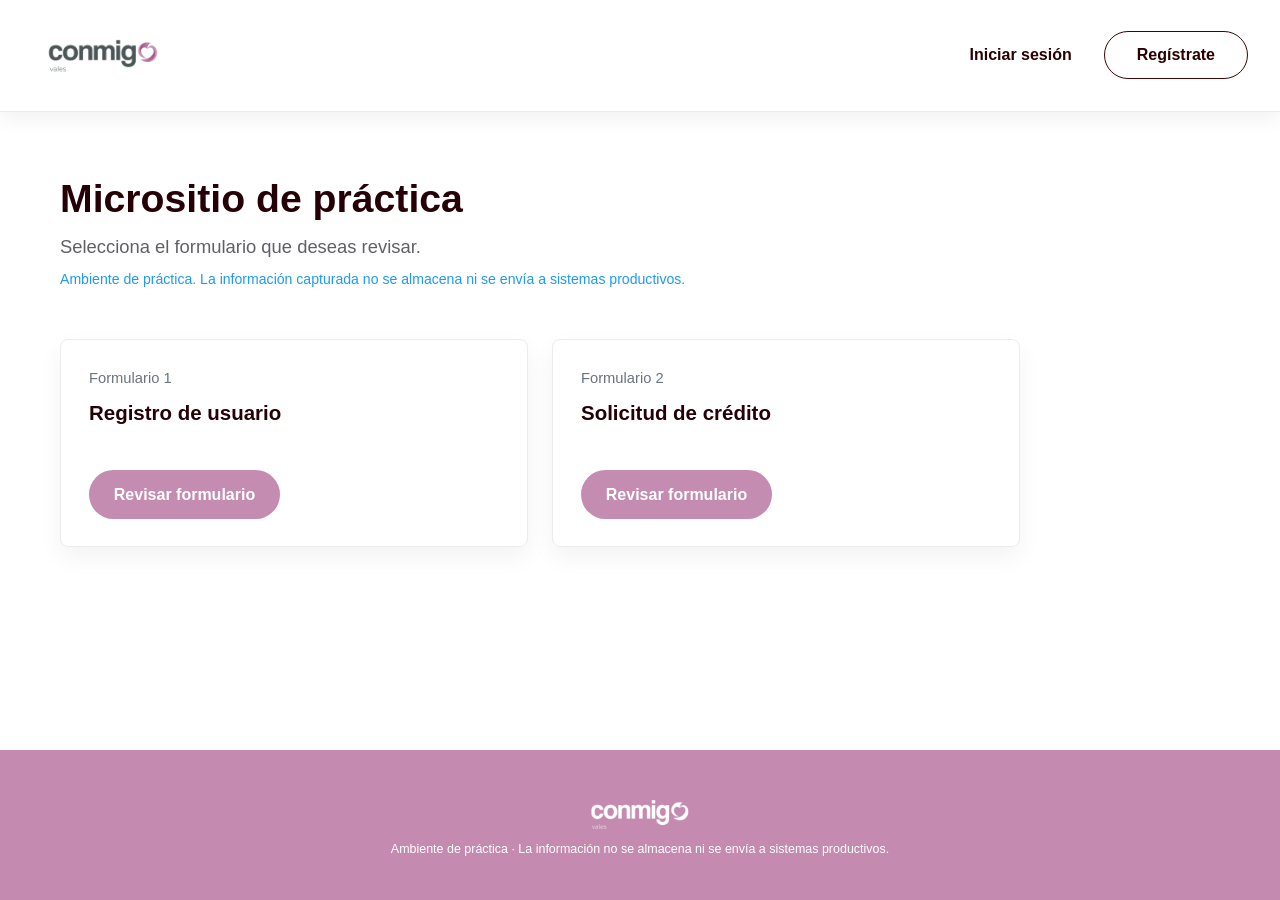
==== index.html @ 1475a713 "primer commit" ====
<!DOCTYPE html>
<html lang="es">
<head>
    <meta charset="UTF-8">
    <meta name="viewport" content="width=device-width, initial-scale=1.0">
    <title>Micrositio de practica - Conmigo Vales</title>
    <link rel="stylesheet" href="css/styles.css">
</head>
<body class="landing-page">
    <header class="page-header">
        <div class="topbar">
            <div class="logo-placeholder">
                <img src="assets/images/conmigo_vales_logo1.png" alt="Conmigo Vales">
            </div>
            <div class="header-actions">
                <span class="nav-link">Iniciar sesi&oacute;n</span>
                <button type="button" class="nav-button">Reg&iacute;strate</button>
            </div>
            <button type="button" class="menu-toggle" aria-label="Menu principal">
                <span></span>
                <span></span>
                <span></span>
            </button>
        </div>
    </header>

    <main class="landing-main">
        <section class="landing-header" aria-labelledby="landing-title">
            <h1 id="landing-title">Micrositio de pr&aacute;ctica</h1>
            <p>Selecciona el formulario que deseas revisar.</p>
            <p class="practice-legend subtle">Ambiente de pr&aacute;ctica. La informaci&oacute;n capturada no se almacena ni se env&iacute;a a sistemas productivos.</p>
        </section>

        <section class="landing-options" aria-label="Formularios disponibles">
            <article class="landing-option">
                <div>
                    <span class="landing-number">Formulario 1</span>
                    <h2>Registro de usuario</h2>
                </div>
                <a class="btn-primary landing-action" href="formularios/formulario-1.html">Revisar formulario</a>
            </article>

            <article class="landing-option">
                <div>
                    <span class="landing-number">Formulario 2</span>
                    <h2>Solicitud de cr&eacute;dito</h2>
                </div>
                <a class="btn-primary landing-action" href="formularios/formulario-2.html">Revisar formulario</a>
            </article>
        </section>
    </main>

    <footer class="page-footer">
        <div class="footer-logo-placeholder">
            <img src="assets/images/conmigo_logo_footer.png" alt="Conmigo">
        </div>
        <p>Ambiente de pr&aacute;ctica &middot; La informaci&oacute;n no se almacena ni se env&iacute;a a sistemas productivos.</p>
    </footer>
</body>
</html>
---- css/styles.css ----
/* Variables CSS */
:root {
    --color-primary: #c58cb2;
    --color-primary-hover: #b779a4;
    --color-secondary: #9ca3af;
    --color-background: #ffffff;
    --color-background-alt: #f8fafc;
    --color-text: #111827;
    --color-text-light: #6b7280;
    --color-header-text: #2b0000;
    --color-header-border: #3a0505;
    --color-helper-blue: #1e9af5;
    --color-footer: #c48ab0;
    --color-accent: #dc2626;
    --border-radius: 10px;
    --shadow: 0 4px 6px -1px rgba(0, 0, 0, 0.08);
    --header-height: 112px;
    --font-family: 'Segoe UI', Tahoma, Geneva, Verdana, sans-serif;
}

/* Reset global */
* {
    box-sizing: border-box;
    margin: 0;
    padding: 0;
}

body {
    font-family: var(--font-family);
    background-color: var(--color-background);
    color: var(--color-text);
    line-height: 1.6;
    min-height: 100vh;
}

a {
    color: inherit;
    text-decoration: none;
}

button {
    font: inherit;
}

/* Header */
.page-header {
    position: fixed;
    top: 0;
    left: 0;
    z-index: 1000;
    width: 100%;
    min-height: var(--header-height);
    background-color: var(--color-background);
    padding: 1.75rem 2rem;
    border-bottom: 1px solid rgba(43, 0, 0, 0.08);
    box-shadow: 0 8px 18px rgba(17, 24, 39, 0.05);
}

.topbar {
    display: flex;
    justify-content: space-between;
    align-items: center;
    gap: 1rem;
    width: 100%;
    max-width: 2200px;
    margin: 0 auto;
}

.logo-placeholder {
    font-size: 1rem;
    font-weight: 700;
    letter-spacing: 0.08em;
    color: #42464d;
}

.logo-placeholder img {
    display: block;
    width: 142px;
    height: auto;
    max-height: 54px;
    object-fit: contain;
}

.header-actions {
    display: flex;
    align-items: center;
    gap: 2rem;
}

.nav-link {
    font-size: 1rem;
    font-weight: 700;
    color: var(--color-header-text);
}

.nav-button {
    padding: 0.65rem 2rem;
    border: 1px solid var(--color-header-border);
    border-radius: 999px;
    background-color: transparent;
    color: var(--color-header-text);
    font-weight: 700;
    cursor: default;
}

.menu-toggle {
    display: none;
    width: 44px;
    height: 44px;
    align-items: center;
    justify-content: center;
    flex-direction: column;
    gap: 5px;
    border: 0;
    background-color: transparent;
    cursor: default;
}

.menu-toggle span {
    display: block;
    width: 24px;
    height: 2px;
    border-radius: 999px;
    background-color: var(--color-header-text);
}

/* Main */
.page-main {
    max-width: 1000px;
    margin: 0 auto;
    padding: calc(var(--header-height) + 3rem) 4rem 4rem;
}

.practice-strip {
    max-width: 600px;
    margin: 0 auto 1rem;
    padding: 0.5rem 1rem;
    background-color: #f9fafb;
    border: 1px solid #e5e7eb;
    border-radius: 8px;
}

.practice-strip label {
    display: block;
    font-size: 0.9rem;
    color: #6b7280;
    margin-bottom: 0.25rem;
}

.practice-strip input {
    width: 100%;
    padding: 0.5rem;
    border: 1px solid #d1d5db;
    border-radius: 6px;
    background-color: #ffffff;
    color: #111827;
    font-size: 0.9rem;
}

.form-header {
    text-align: left;
    margin-bottom: 2rem;
}

.form-header h1 {
    font-size: 2.25rem;
    margin-bottom: 0.75rem;
    font-weight: 700;
    color: #111827;
}

.form-header .subtitle {
    font-size: 1rem;
    color: #6b7280;
    margin-bottom: 0.5rem;
}

.practice-legend.subtle {
    font-size: 0.88rem;
    color: var(--color-helper-blue);
    margin: 0;
}

.practice-section {
    margin-bottom: 2.5rem;
    padding-bottom: 1.5rem;
    border-bottom: 1px solid #e5e7eb;
}

.practice-grid {
    display: grid;
    grid-template-columns: 2fr 1fr 0.7fr;
    gap: 1.5rem;
    margin-bottom: 1.5rem;
}

.section-title {
    font-size: 0.9rem;
    font-weight: 500;
    color: #6b7280;
    margin-bottom: 1rem;
    letter-spacing: 0.02em;
}

.registration-form {
    max-width: 800px;
    margin: 0 auto;
}

.form-row {
    display: flex;
    gap: 1.5rem;
    margin-bottom: 1.5rem;
}

.form-group {
    flex: 1;
}

.form-group label {
    font-size: 0.95rem;
    color: #334155;
}

.form-group input,
.form-group select {
    width: 100%;
    padding: 0.85rem 1rem;
    border: 1px solid #d1d5db;
    border-radius: 10px;
    background-color: #ffffff;
    color: #111827;
    font-size: 1rem;
}

.password-field {
    position: relative;
}

.password-field input {
    padding-right: 5.5rem;
}

.password-toggle {
    position: absolute;
    top: 50%;
    right: 1rem;
    transform: translateY(-50%);
    border: 0;
    background: transparent;
    color: #c4c4c4;
    font-size: 0.86rem;
    font-weight: 600;
    cursor: pointer;
}

.form-group input:focus,
.form-group select:focus {
    outline: none;
    border-color: var(--color-primary);
    box-shadow: 0 0 0 4px rgba(197, 140, 178, 0.16);
}

.form-group input.field-invalid,
.form-group select.field-invalid {
    border-color: var(--color-accent);
}

.form-group input.field-invalid:focus,
.form-group select.field-invalid:focus {
    box-shadow: 0 0 0 4px rgba(220, 38, 38, 0.1);
}

.field-error {
    display: block;
    margin-top: 0.4rem;
    color: var(--color-accent);
    font-size: 0.82rem;
    line-height: 1.35;
}

.field-error[hidden] {
    display: none;
}

.helper-text {
    display: block;
    margin-top: 0.5rem;
    font-size: 0.9rem;
    color: #2563eb;
    line-height: 1.4;
}

.password-helper {
    color: var(--color-helper-blue);
}

.checkbox-row {
    margin-bottom: 2rem;
}

.checkbox-group label {
    display: inline-flex;
    align-items: center;
    gap: 0.75rem;
    font-size: 0.95rem;
    color: #334155;
    line-height: 1.4;
}

.checkbox-group input[type="checkbox"] {
    width: 1rem;
    height: 1rem;
    margin: 0;
}

.checkbox-group input[type="checkbox"].field-invalid {
    outline: 2px solid var(--color-accent);
    outline-offset: 2px;
}

.fake-link {
    color: #2563eb;
    text-decoration: underline;
    cursor: default;
}

.required {
    color: #dc2626;
}

.placeholder-column {
    min-height: 0;
}

.form-actions {
    grid-column: 1 / -1;
    display: flex;
    justify-content: center;
    margin-top: 1rem;
}

.btn-primary {
    padding: 0.95rem 2rem;
    border-radius: 999px;
    background-color: var(--color-primary);
    color: #ffffff;
    border: none;
    font-size: 1rem;
    font-weight: 700;
    cursor: pointer;
}

.btn-primary:hover {
    background-color: var(--color-primary-hover);
}

.practice-result {
    max-width: 800px;
    margin: 2.5rem auto 0;
    padding: 1.5rem;
    border: 1px solid #e5e7eb;
    border-radius: var(--border-radius);
    background-color: #ffffff;
    box-shadow: var(--shadow);
}

.practice-result[hidden] {
    display: none;
}

.result-header {
    margin-bottom: 1rem;
}

.result-header h2 {
    margin-bottom: 0.35rem;
    color: #111827;
    font-size: 1.25rem;
}

.result-header p {
    color: #334155;
    font-size: 0.95rem;
}

.result-grid {
    display: grid;
    grid-template-columns: repeat(4, minmax(0, 1fr));
    gap: 0.75rem;
    margin: 1rem 0;
}

.result-grid div {
    padding: 0.85rem;
    border: 1px solid #e5e7eb;
    border-radius: 8px;
    background-color: #f9fafb;
}

.result-grid strong {
    display: block;
    color: var(--color-primary);
    font-size: 1.3rem;
}

.result-grid span {
    display: block;
    color: #475569;
    font-size: 0.78rem;
    line-height: 1.35;
}

.result-lists {
    display: grid;
    grid-template-columns: repeat(2, minmax(0, 1fr));
    gap: 1rem;
    margin-top: 1rem;
}

.result-lists h3 {
    margin-bottom: 0.45rem;
    color: #334155;
    font-size: 0.95rem;
}

.result-lists ul {
    padding-left: 1.1rem;
    color: #475569;
    font-size: 0.88rem;
}

.result-recommendation {
    margin-top: 1rem;
    color: #475569;
    font-size: 0.9rem;
}

.btn-print {
    margin-top: 1rem;
    padding: 0.7rem 1.2rem;
    border: 1px solid var(--color-primary);
    border-radius: 999px;
    background-color: transparent;
    color: var(--color-primary);
    font-weight: 700;
    cursor: pointer;
}

/* Formulario 2 */
.form2-page {
    background-color: #ffffff;
}

.form2-main {
    width: min(100%, 1660px);
    margin: 0 auto;
    padding: calc(var(--header-height) + 3.5rem) 3rem 7rem;
}

.form2-hero {
    max-width: 1240px;
    margin: 0 auto 2.5rem;
}

.form2-hero h1 {
    color: #250006;
    font-size: 2.45rem;
    font-weight: 700;
    line-height: 1.15;
    margin-bottom: 0.7rem;
}

.form2-hero p {
    color: #5f5f66;
    font-size: 1.15rem;
}

.form2-practice-section {
    max-width: 1240px;
    margin: 0 auto 2.4rem;
    padding-bottom: 1.3rem;
    border-bottom: 1px solid #e5e7eb;
}

.form2-practice-section h2 {
    margin-bottom: 1rem;
    color: #250006;
    font-size: 1.12rem;
    font-weight: 600;
}

.form2-practice-grid {
    display: grid;
    grid-template-columns: 2fr 1fr 0.6fr;
    gap: 1.25rem 1.4rem;
}

.form2-practice-grid .form-group {
    min-width: 0;
}

.form2-practice-grid .form-group label {
    display: block;
    margin-bottom: 0.35rem;
    color: #3f3f46;
    font-size: 0.95rem;
    line-height: 1.35;
}

.form2-practice-grid .form-group input {
    min-height: 52px;
    border-color: #d9d9de;
    border-radius: 6px;
    color: #3f3f46;
}

.form2-shell {
    display: grid;
    grid-template-columns: 260px minmax(0, 1fr);
    gap: 3rem;
    max-width: 1240px;
    margin: 0 auto;
}

.form2-process h2,
.form2-step-title h2,
.form2-section-heading h3 {
    color: #250006;
}

.form2-process h2 {
    font-size: 1.36rem;
    font-weight: 700;
    margin-bottom: 1.25rem;
}

.stepper-list {
    display: grid;
    gap: 0.8rem;
}

.stepper-item {
    display: flex;
    align-items: center;
    justify-content: space-between;
    gap: 0.9rem;
    min-height: 74px;
    color: #d7d7dc;
    padding: 1rem 1.15rem;
    border: 0;
    border-radius: 8px;
    background-color: transparent;
    font-weight: 600;
}

.stepper-marker {
    order: 2;
    display: grid;
    justify-items: center;
    gap: 0.25rem;
    flex: 0 0 auto;
}

.stepper-marker small {
    color: #8a8a91;
    font-size: 0.78rem;
    font-weight: 600;
}

.stepper-dot {
    display: inline-flex;
    align-items: center;
    justify-content: center;
    flex: 0 0 auto;
    width: 28px;
    height: 28px;
    border: 0;
    border-radius: 999px;
    background-color: #6dd89d;
    color: #ffffff;
    font-size: 1rem;
    font-weight: 700;
}

.stepper-dot::before {
    content: "\2713";
}

.stepper-item.is-active {
    color: #250006;
    border-left: 6px solid var(--color-primary);
    box-shadow: 0 12px 24px rgba(17, 24, 39, 0.07);
}

.stepper-item.is-active .stepper-dot {
    background-color: #250006;
    box-shadow: none;
}

.stepper-item.is-active .stepper-dot::before {
    content: "2";
    font-size: 0.95rem;
}

.stepper-copy {
    display: grid;
    gap: 0.08rem;
}

.stepper-copy strong {
    color: inherit;
    font-size: 0.98rem;
    font-weight: 700;
}

.form2-form {
    min-width: 0;
}

.form2-step-title {
    margin-bottom: 1rem;
    padding-bottom: 1rem;
    border-bottom: 1px solid #e5e7eb;
}

.form2-step-title span {
    display: block;
    color: var(--color-primary);
    font-size: 0.9rem;
    font-weight: 800;
    margin-bottom: 0.2rem;
}

.form2-step-title h2 {
    font-size: 1.62rem;
    font-weight: 700;
}

.form2-section {
    margin-bottom: 2.5rem;
}

.form2-section-heading {
    margin-bottom: 1.15rem;
    padding-bottom: 0.8rem;
    border-bottom: 1px solid #e5e7eb;
}

.form2-section-heading h3 {
    font-size: 1.28rem;
    font-weight: 700;
}

.ine-intro {
    display: grid;
    justify-items: center;
    max-width: 620px;
    margin: 0 auto;
    padding: 3rem 1.5rem 2.4rem;
    text-align: center;
}

.ine-illustration {
    position: relative;
    width: 190px;
    height: 120px;
    margin-bottom: 1.2rem;
    border-radius: 70px;
    background: linear-gradient(135deg, #dff1ff, #eef8ff);
}

.ine-illustration::before,
.ine-illustration::after {
    content: "";
    position: absolute;
    background-color: #4e8ae8;
}

.ine-illustration::before {
    top: 34px;
    left: 73px;
    width: 44px;
    height: 44px;
    border-radius: 999px;
}

.ine-illustration::after {
    left: 61px;
    bottom: 24px;
    width: 68px;
    height: 42px;
    border-radius: 26px 26px 12px 12px;
}

.ine-illustration span {
    position: absolute;
    inset: 22px 42px;
    border: 7px solid #5f9bf0;
    border-radius: 28px;
    opacity: 0.95;
}

.ine-intro h4 {
    color: #42424a;
    font-size: 1.3rem;
    font-weight: 700;
    margin-bottom: 0.7rem;
}

.ine-intro p {
    max-width: 470px;
    color: #4f4f58;
    font-size: 1rem;
    line-height: 1.45;
}

.ine-intro .btn-outline {
    margin-top: 1.4rem;
}

.ine-visual {
    display: block;
    width: min(210px, 70vw);
    height: auto;
    margin-bottom: 1.2rem;
    object-fit: contain;
}

.form2-grid {
    display: grid;
    grid-template-columns: repeat(2, minmax(0, 1fr));
    gap: 1.25rem 1.6rem;
}

.form2-grid .form-group {
    min-width: 0;
}

.form2-grid .form-group.full-width {
    grid-column: 1 / -1;
}

.form2-grid .form-group label {
    display: block;
    margin-bottom: 0.35rem;
    color: #3f3f46;
    font-size: 0.98rem;
    line-height: 1.35;
}

.form2-grid .form-group input,
.form2-grid .form-group select {
    min-height: 52px;
    border-color: #d9d9de;
    border-radius: 6px;
    color: #3f3f46;
}

.form2-grid .form-group input[readonly] {
    background-color: #f7f7f8;
    color: #8a8a91;
}

.document-card,
.credit-auth,
.nip-card {
    background-color: #ffffff;
    border: 1px solid #f0f0f2;
    border-radius: 8px;
    box-shadow: 0 20px 40px rgba(17, 24, 39, 0.08);
}

.document-card {
    display: grid;
    grid-template-columns: auto minmax(0, 1fr) auto auto;
    align-items: center;
    gap: 1.4rem;
    padding: 1.6rem;
}

.document-card-inline {
    box-shadow: none;
    border-color: #ececf0;
}

.document-icon {
    display: inline-flex;
    align-items: center;
    justify-content: center;
    width: 54px;
    height: 54px;
    border-radius: 14px;
    background-color: #eef2f7;
    color: #7b8ca4;
    font-weight: 800;
    font-size: 0.8rem;
}

.document-card h4,
.credit-auth h4 {
    color: #34343b;
    font-size: 1.05rem;
    font-weight: 700;
}

.document-card p,
.document-copy,
.credit-auth p {
    color: #62626a;
}

.document-status {
    display: inline-flex;
    align-items: center;
    justify-content: center;
    min-width: 150px;
    color: #69707d;
    font-size: 0.92rem;
    font-weight: 700;
}

.document-status.is-pending::before {
    content: "";
    width: 10px;
    height: 10px;
    margin-right: 0.45rem;
    border-radius: 999px;
    background-color: #d1d5db;
}

.btn-outline,
.btn-secondary {
    min-height: 44px;
    padding: 0.75rem 1.6rem;
    border-radius: 999px;
    font-weight: 700;
    cursor: default;
}

.btn-outline {
    border: 1px solid var(--color-header-border);
    background-color: #ffffff;
    color: var(--color-header-text);
}

.btn-secondary {
    border: 0;
    background-color: #6b6b6b;
    color: #ffffff;
}

.document-link,
.nip-resend {
    border: 0;
    background-color: transparent;
    color: #5e90b2;
    font-weight: 700;
    text-decoration: underline;
    cursor: default;
}

.selfie-card {
    grid-template-columns: 1fr;
    justify-items: center;
    text-align: center;
    padding: 2rem;
}

.selfie-initial,
.selfie-success {
    display: grid;
    justify-items: center;
    gap: 1rem;
}

.selfie-success[hidden] {
    display: none;
}

.selfie-success strong {
    color: #2f3742;
    font-size: 1.1rem;
}

.selfie-success p {
    color: #2f8c5b;
    font-weight: 700;
}

.selfie-check {
    display: inline-flex;
    align-items: center;
    justify-content: center;
    width: 64px;
    height: 64px;
    border-radius: 999px;
    background-color: #6dd89d;
    color: #ffffff;
    font-size: 2.2rem;
    font-weight: 800;
}

.selfie-visual {
    display: block;
    width: 118px;
    height: 118px;
    object-fit: contain;
}

.document-actions,
.nip-actions {
    display: flex;
    justify-content: center;
    gap: 1rem;
    flex-wrap: wrap;
}

.form2-small-button {
    min-height: 44px;
    padding: 0.75rem 1.8rem;
}

.credit-auth {
    display: grid;
    grid-template-columns: 160px minmax(0, 1fr);
    gap: 2rem;
    padding: 2rem;
}

.credit-auth-icon {
    display: block;
    width: 126px;
    height: 126px;
    object-fit: contain;
    justify-self: center;
    align-self: start;
}

.credit-auth-subtitle {
    margin: 0.6rem 0 1.2rem;
    padding-top: 0.8rem;
    border-top: 1px solid #d9d9de;
    font-weight: 700;
}

.credit-checkbox {
    display: flex;
    align-items: flex-start;
    gap: 0.7rem;
    margin-bottom: 1.3rem;
    color: #44444a;
    font-size: 0.98rem;
}

.credit-checkbox strong {
    color: #2b78c2;
}

.legal-copy {
    max-height: 260px;
    overflow: auto;
    padding-right: 0.5rem;
    color: #62626a;
    font-size: 0.92rem;
    line-height: 1.65;
}

.legal-copy p + p {
    margin-top: 0.9rem;
}

.nip-card {
    padding: 2.3rem;
    text-align: center;
}

.nip-card h3 {
    color: #55565c;
    font-size: 1.2rem;
    font-weight: 500;
    margin-bottom: 1.8rem;
}

.nip-inputs {
    display: flex;
    justify-content: center;
    gap: 1.4rem;
    margin-bottom: 1.4rem;
}

.nip-inputs input {
    width: 72px;
    height: 92px;
    border: 1px solid #d9d9de;
    border-radius: 14px;
    text-align: center;
    font-size: 2rem;
}

.nip-resend {
    display: inline-flex;
    margin-bottom: 1.8rem;
    text-decoration: none;
    font-size: 1rem;
}

.nip-actions {
    justify-content: space-between;
}

.is-disabled,
.is-disabled:hover {
    background-color: #d8b9cf;
    color: #ffffff;
    cursor: default;
    opacity: 0.8;
}

.form2-bottom-bar {
    position: sticky;
    bottom: 0;
    z-index: 20;
    display: grid;
    grid-template-columns: auto minmax(0, 1fr) auto;
    align-items: center;
    gap: 1.5rem;
    max-width: 1240px;
    margin: 2rem auto 0;
    padding: 1.05rem 1rem;
    background-color: rgba(255, 255, 255, 0.98);
    border-top: 1px solid #f1f1f3;
    box-shadow: 0 -12px 28px rgba(17, 24, 39, 0.06);
}

.form2-bottom-status {
    display: grid;
    justify-items: center;
    color: #62c98d;
    text-align: center;
    font-size: 0.9rem;
}

.form2-bottom-status strong::before {
    content: "";
    display: inline-block;
    width: 14px;
    height: 14px;
    margin-right: 0.45rem;
    border-radius: 999px;
    background-color: #62c98d;
    vertical-align: -2px;
}

.form2-bottom-status span {
    color: #6b7280;
    font-size: 0.82rem;
}

.form2-practice-result {
    max-width: 1240px;
}

.form2-practice-result .btn-primary {
    margin-top: 1rem;
}

.form2-section-note {
    margin-top: 0.8rem;
    color: var(--color-accent);
    font-size: 0.88rem;
    line-height: 1.4;
    text-align: center;
}

.form2-section-note.is-success {
    color: #2f8c5b;
}

.form2-section-note[hidden] {
    display: none;
}

.document-status.is-loaded {
    color: #2f8c5b;
}

.document-status.is-loaded::before {
    content: "";
    width: 10px;
    height: 10px;
    margin-right: 0.45rem;
    border-radius: 999px;
    background-color: #62c98d;
}

.form2-modal[hidden],
.selfie-initial[hidden],
.selfie-processing[hidden],
.selfie-success[hidden],
[data-identity-auth-state][hidden],
[data-identity-confirmed][hidden],
[data-nip-section][hidden],
.nip-input-state[hidden],
.nip-card h3[hidden],
.nip-inputs[hidden],
.nip-resend[hidden],
.nip-actions[hidden],
.nip-confirmed[hidden],
.form2-success-screen[hidden] {
    display: none !important;
}

.form2-modal [hidden] {
    display: none !important;
}

.form2-grid [hidden] {
    display: none !important;
}

.form2-modal {
    position: fixed;
    inset: 0;
    z-index: 80;
    display: grid;
    place-items: center;
    padding: 1.25rem;
}

.form2-modal-backdrop {
    position: absolute;
    inset: 0;
    background-color: rgba(17, 24, 39, 0.45);
}

.form2-modal-panel {
    position: relative;
    z-index: 1;
    width: min(100%, 920px);
    max-height: min(90vh, 820px);
    overflow: auto;
    padding: 2rem;
    border-radius: 10px;
    background-color: #ffffff;
    box-shadow: 0 28px 70px rgba(17, 24, 39, 0.22);
}

.form2-page.has-open-modal .page-header {
    opacity: 0;
    pointer-events: none;
}

.form2-modal-panel h2 {
    color: #250006;
    font-size: 1.45rem;
    font-weight: 600;
    margin-bottom: 0.45rem;
}

.form2-modal-panel > p {
    color: #62626a;
    margin-bottom: 1.2rem;
}

.form2-modal-close {
    position: absolute;
    top: 1rem;
    right: 1rem;
    width: 36px;
    height: 36px;
    border: 0;
    border-radius: 999px;
    background-color: #f5f5f7;
    color: #3f3f46;
    font-size: 1.35rem;
    cursor: pointer;
}

.ine-upload-grid {
    display: grid;
    grid-template-columns: repeat(2, minmax(0, 1fr));
    gap: 1rem;
}

.ine-upload-card {
    display: grid;
    gap: 0.9rem;
    padding: 1rem;
    border: 1px solid #ececf0;
    border-radius: 8px;
    background-color: #fbfbfc;
}

.ine-upload-card .document-actions {
    justify-content: space-between;
    flex-wrap: nowrap;
}

.ine-upload-card h3 {
    color: #34343b;
    font-size: 1rem;
    font-weight: 600;
}

.file-preview {
    display: grid;
    place-items: center;
    min-height: 170px;
    padding: 1rem;
    border: 1px dashed #cfd3dc;
    border-radius: 8px;
    background-color: #ffffff;
    color: #69707d;
    text-align: center;
    overflow: hidden;
}

.ine-empty-preview {
    gap: 0.45rem;
}

.ine-empty-preview img {
    width: 52px;
    max-height: 52px;
    object-fit: contain;
}

.ine-empty-preview strong {
    color: #34343b;
    font-size: 0.95rem;
    font-weight: 600;
}

.ine-empty-preview span,
.file-preview span {
    display: block;
    color: #69707d;
    font-size: 0.85rem;
}

.file-preview img {
    display: block;
    width: 100%;
    max-height: 260px;
    object-fit: contain;
}

.file-preview.ine-empty-preview img {
    width: 52px;
    max-height: 52px;
}

.file-preview-large {
    min-height: 260px;
}

.form2-complete-indicator {
    display: inline-flex;
    align-items: center;
    gap: 0.45rem;
    margin-top: 1rem;
    color: #2f8c5b;
    font-weight: 700;
}

.form2-complete-indicator span,
.form2-success-check {
    display: inline-flex;
    align-items: center;
    justify-content: center;
    border-radius: 999px;
    background-color: #62c98d;
    color: #ffffff;
    font-weight: 800;
}

.form2-complete-indicator span {
    width: 26px;
    height: 26px;
}

.form2-modal-actions {
    display: flex;
    justify-content: space-between;
    gap: 0.9rem;
    flex-wrap: wrap;
    margin-top: 1.4rem;
}

.form2-text-button {
    min-height: 44px;
    padding: 0.75rem 0;
    border: 0;
    background-color: transparent;
    color: #5e90b2;
    font-weight: 700;
    white-space: nowrap;
    cursor: pointer;
}

.ine-intro.is-complete {
    padding-top: 2.4rem;
}

.ine-complete-check {
    display: block;
    width: 78px;
    height: 78px;
    object-fit: contain;
    margin-bottom: 1rem;
}

.selfie-processing {
    display: grid;
    justify-items: center;
    gap: 1rem;
    padding: 1rem 0;
}

.form2-loader {
    width: 52px;
    height: 52px;
    border: 5px solid #eadce6;
    border-top-color: var(--color-primary);
    border-radius: 999px;
    animation: form2-spin 0.9s linear infinite;
}

.form2-progress {
    width: min(100%, 320px);
    height: 8px;
    overflow: hidden;
    border-radius: 999px;
    background-color: #eadce6;
}

.form2-progress span {
    display: block;
    width: 72%;
    height: 100%;
    border-radius: inherit;
    background-color: var(--color-primary);
    animation: form2-progress 1.1s ease-in-out infinite alternate;
}

@keyframes form2-spin {
    to {
        transform: rotate(360deg);
    }
}

@keyframes form2-progress {
    from {
        width: 28%;
    }

    to {
        width: 92%;
    }
}

.camera-video,
.camera-canvas {
    width: 100%;
    max-height: 430px;
    border-radius: 8px;
    background-color: #111827;
    object-fit: contain;
}

.nip-confirmed {
    display: grid;
    justify-items: center;
    gap: 0.5rem;
    margin-top: 0;
    min-height: 220px;
    align-content: center;
    color: #2f8c5b;
}

.nip-confirmed-icon {
    display: block;
    width: 72px;
    height: 72px;
    object-fit: contain;
}

.form2-success-screen {
    max-width: 760px;
    margin: 3rem auto 0;
    padding: 3rem 2rem;
    text-align: center;
}

.form2-success-check {
    width: 86px;
    height: 86px;
    margin: 0 auto 1.3rem;
    font-size: 3rem;
}

.form2-success-screen h2 {
    color: #250006;
    font-size: 1.75rem;
    font-weight: 600;
    line-height: 1.25;
    margin-bottom: 1rem;
}

.form2-success-screen p {
    color: #62626a;
    font-size: 1rem;
    line-height: 1.6;
    margin-bottom: 1.4rem;
}

.form2-page.is-final-success .form2-hero,
.form2-page.is-final-success .form2-practice-section,
.form2-page.is-final-success .form2-shell,
.form2-page.is-final-success .form2-bottom-bar {
    display: none;
}

.form2-practice-result {
    max-height: min(78vh, 860px);
    overflow: auto;
}

.form2-practice-result .result-lists {
    align-items: start;
}

.form2-practice-result .result-lists > div {
    max-height: 230px;
    overflow: auto;
    padding: 0.9rem;
    border: 1px solid #ececf0;
    border-radius: 8px;
    background-color: #ffffff;
}

.visually-hidden {
    position: absolute;
    width: 1px;
    height: 1px;
    overflow: hidden;
    clip: rect(0 0 0 0);
    white-space: nowrap;
    clip-path: inset(50%);
}

@media print {
    body.is-printing-feedback {
        overflow: visible !important;
    }

    body.is-printing-feedback .page-header,
    body.is-printing-feedback .page-footer,
    body.is-printing-feedback .form2-bottom-bar,
    body.is-printing-feedback .form2-hero,
    body.is-printing-feedback .form2-practice-section,
    body.is-printing-feedback .form2-shell,
    body.is-printing-feedback .form2-success-screen,
    body.is-printing-feedback .form2-modal {
        display: none !important;
    }

    body.is-printing-feedback .form2-practice-result {
        display: block !important;
        max-height: none !important;
        height: auto !important;
        overflow: visible !important;
        box-shadow: none !important;
    }

    body.is-printing-feedback .form2-practice-result .result-lists > div {
        max-height: none !important;
        height: auto !important;
        overflow: visible !important;
    }
}

/* Footer */
.page-footer {
    background-color: var(--color-footer);
    color: #ffffff;
    padding: 3rem 1.5rem 2.5rem;
    text-align: center;
}

.footer-logo-placeholder {
    display: inline-flex;
    align-items: center;
    justify-content: center;
    min-width: 100px;
    margin-bottom: 0.35rem;
    font-size: 1.05rem;
    font-weight: 800;
    letter-spacing: 0.08em;
}

.footer-logo-placeholder img {
    display: block;
    width: 112px;
    height: auto;
    max-height: 50px;
    object-fit: contain;
}

.page-footer p {
    margin: 0.1rem 0;
    font-size: 0.78rem;
    line-height: 1.5;
}

/* Responsive */
@media (max-width: 1023px) {
    :root {
        --header-height: 72px;
    }

    .page-header {
        min-height: var(--header-height);
        padding: 0.85rem 1rem;
    }

    .topbar {
        gap: 1rem;
    }

    .header-actions {
        display: none;
    }

    .menu-toggle {
        display: inline-flex;
    }

    .logo-placeholder img {
        width: 124px;
        max-height: 46px;
    }

    .page-main {
        padding-top: calc(var(--header-height) + 1.5rem);
    }
}

@media (max-width: 768px) {
    .page-main {
        max-width: 100%;
        padding-right: 1rem;
        padding-left: 1rem;
        padding-bottom: 2rem;
    }

    .form-header {
        flex-direction: column;
        align-items: flex-start;
    }

    .registration-form {
        max-width: 100%;
    }

    .form-row {
        flex-direction: column;
        gap: 1rem;
    }

    .practice-grid {
        grid-template-columns: 1fr;
        gap: 1rem;
    }

    .form-group {
        flex: 1 0 100%;
    }

    .form-group.full-width {
        flex: 1 0 100%;
    }

    .placeholder-column {
        display: none;
    }

    .form-actions {
        justify-content: center;
    }

    .btn-primary {
        width: 220px;
        max-width: calc(100vw - 2rem);
    }

    .practice-section {
        margin-bottom: 2rem;
        padding-bottom: 1.5rem;
    }

    .result-grid,
    .result-lists {
        grid-template-columns: 1fr;
    }

    .page-footer {
        padding: 1.6rem 1rem 1.35rem;
    }

    .footer-logo-placeholder {
        min-width: 72px;
        margin-bottom: 0.15rem;
        font-size: 0.9rem;
        line-height: 1.1;
    }

    .footer-logo-placeholder img {
        width: 84px;
        max-height: 38px;
    }

    .page-footer p {
        margin: 0;
        font-size: 0.68rem;
        line-height: 1.35;
    }
}

@media (max-width: 1023px) {
    .form2-main {
        width: 100%;
        padding: calc(var(--header-height) + 2rem) 1.25rem 7rem;
    }

    .form2-practice-grid {
        grid-template-columns: 1.5fr 1fr 0.7fr;
    }

    .form2-shell {
        grid-template-columns: 1fr;
        gap: 2rem;
    }

    .form2-process {
        overflow: hidden;
    }

    .stepper-list {
        grid-template-columns: repeat(2, minmax(190px, 1fr));
        overflow-x: auto;
        border-left: 0;
        padding-left: 0;
        padding-bottom: 0.4rem;
    }

    .stepper-item {
        min-height: 64px;
        padding: 0.65rem 0.8rem;
        border-radius: 8px;
        white-space: nowrap;
    }

    .document-card {
        grid-template-columns: auto minmax(0, 1fr);
    }

    .document-status,
    .document-card .btn-outline {
        grid-column: 2;
        justify-self: start;
    }

    .credit-auth {
        grid-template-columns: 1fr;
    }

    .credit-auth-icon {
        width: 96px;
        height: 96px;
    }

    .form2-bottom-bar {
        margin-right: -1.25rem;
        margin-left: -1.25rem;
        padding: 1rem 1.25rem;
    }
}

@media (max-width: 768px) {
    .form2-main {
        padding-right: 1rem;
        padding-left: 1rem;
        padding-bottom: 2rem;
    }

    .form2-hero {
        margin-bottom: 1.7rem;
    }

    .form2-hero h1 {
        font-size: 1.9rem;
    }

    .form2-hero p {
        font-size: 1rem;
    }

    .form2-practice-section {
        margin-bottom: 1.7rem;
    }

    .form2-practice-section h2 {
        font-size: 1.05rem;
    }

    .form2-practice-grid {
        grid-template-columns: 1fr;
        gap: 1rem;
    }

    .form2-process h2,
    .form2-step-title h2 {
        font-size: 1.32rem;
    }

    .form2-section-heading h3 {
        font-size: 1.18rem;
    }

    .stepper-list {
        grid-template-columns: 1fr;
    }

    .ine-intro {
        padding: 2rem 0.5rem 1.8rem;
    }

    .ine-visual {
        width: min(180px, 76vw);
    }

    .ine-illustration {
        width: 158px;
        height: 104px;
    }

    .ine-illustration::before {
        top: 30px;
        left: 60px;
        width: 38px;
        height: 38px;
    }

    .ine-illustration::after {
        left: 50px;
        bottom: 20px;
        width: 58px;
        height: 36px;
    }

    .ine-illustration span {
        inset: 20px 34px;
    }

    .form2-grid {
        grid-template-columns: 1fr;
        gap: 1rem;
    }

    .document-card {
        grid-template-columns: 1fr;
        justify-items: center;
        gap: 1rem;
        padding: 1.2rem;
        width: min(100%, 560px);
        margin-right: auto;
        margin-left: auto;
        text-align: center;
    }

    .document-status,
    .document-card .btn-outline {
        grid-column: auto;
        justify-self: center;
    }

    .proof-card {
        padding: 1.45rem 1rem;
    }

    .proof-card .document-copy {
        display: grid;
        justify-items: center;
        gap: 0.35rem;
    }

    .selfie-card {
        justify-items: center;
        padding: 1.4rem;
    }

    .document-actions {
        width: auto;
        display: flex;
        justify-content: center;
        gap: 0.75rem;
        flex-wrap: nowrap;
    }

    .document-actions .btn-primary,
    .document-actions .btn-outline {
        width: 138px;
        min-width: 0;
        padding-right: 0.75rem;
        padding-left: 0.75rem;
        white-space: nowrap;
    }

    .credit-auth {
        padding: 1.3rem;
    }

    .legal-copy {
        max-height: 220px;
    }

    .nip-card {
        padding: 1.4rem;
    }

    .nip-inputs {
        gap: 0.65rem;
    }

    .nip-inputs input {
        width: 52px;
        height: 70px;
    }

    .nip-actions {
        display: flex;
        justify-content: center;
        gap: 0.8rem;
        flex-wrap: nowrap;
    }

    .nip-actions .btn-outline,
    .nip-actions .btn-primary {
        width: 136px;
        min-width: 0;
        padding-right: 0.75rem;
        padding-left: 0.75rem;
    }

    .form2-bottom-bar {
        position: static;
        grid-template-columns: 1fr 1fr;
        justify-items: center;
        margin-right: -1rem;
        margin-bottom: 0;
        margin-left: -1rem;
        padding: 1rem;
    }

    .form2-bottom-status {
        grid-column: 1 / -1;
        grid-row: 1;
        margin-bottom: 0.35rem;
    }

    .form2-bottom-bar .btn-secondary {
        grid-column: 1;
        grid-row: 2;
    }

    .form2-bottom-bar .btn-primary {
        grid-column: 2;
        grid-row: 2;
    }

    .form2-bottom-bar .btn-secondary,
    .form2-bottom-bar .btn-primary {
        width: 170px;
        max-width: calc((100vw - 3rem) / 2);
    }

    .form2-modal {
        padding: 0.75rem;
    }

    .form2-modal-panel {
        padding: 1.3rem;
    }

    .ine-upload-grid {
        grid-template-columns: 1fr;
    }

    .form2-modal-actions {
        justify-content: center;
    }

    .ine-upload-card .document-actions {
        display: grid;
        grid-template-columns: 1fr;
        justify-items: center;
    }

    .form2-text-button,
    .ine-upload-card .btn-outline {
        width: 180px;
        max-width: 100%;
        white-space: nowrap;
    }

    .form2-success-screen {
        padding: 2rem 0.5rem;
    }

    .form2-success-screen h2 {
        font-size: 1.45rem;
    }
}

@media (max-width: 360px) {
    .document-actions,
    .nip-actions {
        flex-wrap: wrap;
    }
}

/* Formulario 3 */
.form3-hero {
    margin-bottom: 2.6rem;
}

.form3-hero .practice-legend {
    margin-top: 0.45rem;
}

.form3-shell {
    grid-template-columns: 270px minmax(0, 1fr);
    gap: 3.2rem;
}

.form3-form .form2-section {
    margin-bottom: 2.85rem;
}

.form3-step-title {
    margin-bottom: 2.25rem;
}

.form3-step-title h2 {
    font-size: 1.48rem;
}

.form3-stepper {
    gap: 0.4rem;
}

.form3-process .form3-step {
    color: #c7c7cc;
    box-shadow: none;
}

.form3-process .form3-step .stepper-dot {
    width: 27px;
    height: 27px;
    background-color: #dadadd;
    color: #ffffff;
}

.form3-process .form3-step .stepper-dot::before {
    font-size: 0.86rem;
}

.form3-process .form3-step:nth-child(1) .stepper-dot::before {
    content: "1";
}

.form3-process .form3-step:nth-child(2) .stepper-dot::before {
    content: "2";
}

.form3-process .form3-step:nth-child(3) .stepper-dot::before {
    content: "3";
}

.form3-process .form3-step:nth-child(4) .stepper-dot::before {
    content: "4";
}

.form3-process .form3-step.is-active {
    color: #250006;
    box-shadow: 0 12px 24px rgba(17, 24, 39, 0.07);
}

.form3-process .form3-step.is-active .stepper-dot {
    background-color: #250006;
}

.form3-table-section {
    margin-bottom: 2.7rem;
}

.form3-table-heading {
    display: flex;
    align-items: center;
    justify-content: space-between;
    gap: 1rem;
    margin-bottom: 0.8rem;
    padding-bottom: 0.7rem;
    border-bottom: 1px solid #e5e7eb;
}

.form3-table-heading h3 {
    color: #250006;
    font-size: 1.28rem;
    font-weight: 700;
}

.form3-add {
    min-width: 116px;
    min-height: 42px;
    padding: 0.45rem 1.55rem;
    white-space: nowrap;
}

.form3-table-scroll {
    overflow-x: auto;
}

.form3-table {
    width: 100%;
    min-width: 700px;
    border-collapse: collapse;
    color: #34343b;
}

.form3-table thead {
    background-color: #d6f4e5;
}

.form3-table th {
    padding: 0.55rem 0.7rem;
    text-align: left;
    font-size: 0.94rem;
    font-weight: 700;
    white-space: nowrap;
}

.form3-table td {
    padding: 0.38rem 0.7rem;
    color: #8a8a91;
    font-size: 0.9rem;
    font-style: italic;
    text-align: center;
}

.form3-documents .document-card {
    margin-top: 1.35rem;
}

.form3-documents .document-icon {
    color: #7e98af;
    font-size: 0.72rem;
    font-weight: 700;
}

.form3-documents .document-status.is-pending::before {
    width: 22px;
    height: 22px;
    background-color: #f9c863;
}

.form3-interview-grid .form-group label {
    min-height: 0;
}

.form3-conditional[hidden] {
    display: none !important;
}

.form3-declaration-copy {
    max-width: 610px;
    margin: 1.6rem 0 0.7rem;
    color: #44444a;
    font-size: 1rem;
    line-height: 1.62;
}

.form3-declaration-select {
    max-width: 610px;
}

.form3-declaration-select select {
    width: 100%;
    min-height: 52px;
    padding: 0.75rem 1rem;
    border: 1px solid #d9d9de;
    border-radius: 6px;
    background-color: #ffffff;
    color: #3f3f46;
    font: inherit;
}

.form3-bottom-bar {
    grid-template-columns: minmax(0, 1fr) auto;
    margin-top: 2.75rem;
}

.form3-bottom-bar .form2-bottom-status {
    justify-self: center;
}

.form3-bottom-bar .btn-primary {
    min-width: 168px;
}

@media (max-width: 1023px) {
    .form3-shell {
        grid-template-columns: 1fr;
        gap: 2rem;
    }

    .form3-stepper {
        grid-template-columns: repeat(4, minmax(185px, 1fr));
    }
}

@media (max-width: 768px) {
    .form3-stepper {
        grid-template-columns: 1fr;
    }

    .form3-step-title {
        margin-bottom: 1.6rem;
    }

    .form3-step-title h2 {
        font-size: 1.24rem;
    }

    .form3-table-section {
        margin-bottom: 2rem;
    }

    .form3-table-heading h3 {
        font-size: 1.1rem;
    }

    .form3-add {
        min-width: 94px;
        padding-right: 1rem;
        padding-left: 1rem;
    }

    .form3-declaration-copy {
        font-size: 0.96rem;
    }

    .form3-bottom-bar {
        grid-template-columns: 1fr;
    }

    .form3-bottom-bar .btn-primary {
        grid-column: 1;
        width: 170px;
        max-width: none;
        justify-self: end;
    }
}

/* Portada publicable */
.landing-page {
    display: flex;
    flex-direction: column;
    background-color: #ffffff;
}

.landing-main {
    flex: 1;
    width: min(100%, 1240px);
    margin: 0 auto;
    padding: calc(var(--header-height) + 4rem) 2.5rem 5rem;
}

.landing-header {
    max-width: 760px;
    margin-bottom: 3rem;
}

.landing-header h1 {
    margin-bottom: 0.65rem;
    color: #250006;
    font-size: 2.45rem;
    font-weight: 600;
    line-height: 1.16;
}

.landing-header > p:not(.practice-legend) {
    margin-bottom: 0.45rem;
    color: #5f5f66;
    font-size: 1.15rem;
}

.landing-options {
    display: grid;
    grid-template-columns: repeat(2, minmax(0, 1fr));
    gap: 1.5rem;
    max-width: 960px;
}

.landing-option {
    display: flex;
    flex-direction: column;
    align-items: flex-start;
    justify-content: space-between;
    gap: 2rem;
    min-height: 208px;
    padding: 1.7rem 1.75rem;
    border: 1px solid #ececf0;
    border-radius: 8px;
    background-color: #ffffff;
    box-shadow: 0 10px 24px rgba(17, 24, 39, 0.05);
}

.landing-number {
    display: block;
    margin-bottom: 0.4rem;
    color: #6b7280;
    font-size: 0.92rem;
}

.landing-option h2 {
    color: #250006;
    font-size: 1.28rem;
    font-weight: 600;
}

.landing-action {
    display: inline-flex;
    align-items: center;
    justify-content: center;
    min-height: 46px;
    padding: 0.72rem 1.55rem;
    text-decoration: none;
}

@media (max-width: 768px) {
    .landing-main {
        padding: calc(var(--header-height) + 2.4rem) 1rem 2.5rem;
    }

    .landing-header {
        margin-bottom: 2rem;
    }

    .landing-header h1 {
        font-size: 1.9rem;
    }

    .landing-header > p:not(.practice-legend) {
        font-size: 1rem;
    }

    .landing-options {
        grid-template-columns: 1fr;
        gap: 1rem;
    }

    .landing-option {
        min-height: 0;
        padding: 1.35rem 1.2rem;
        gap: 1.25rem;
    }
}
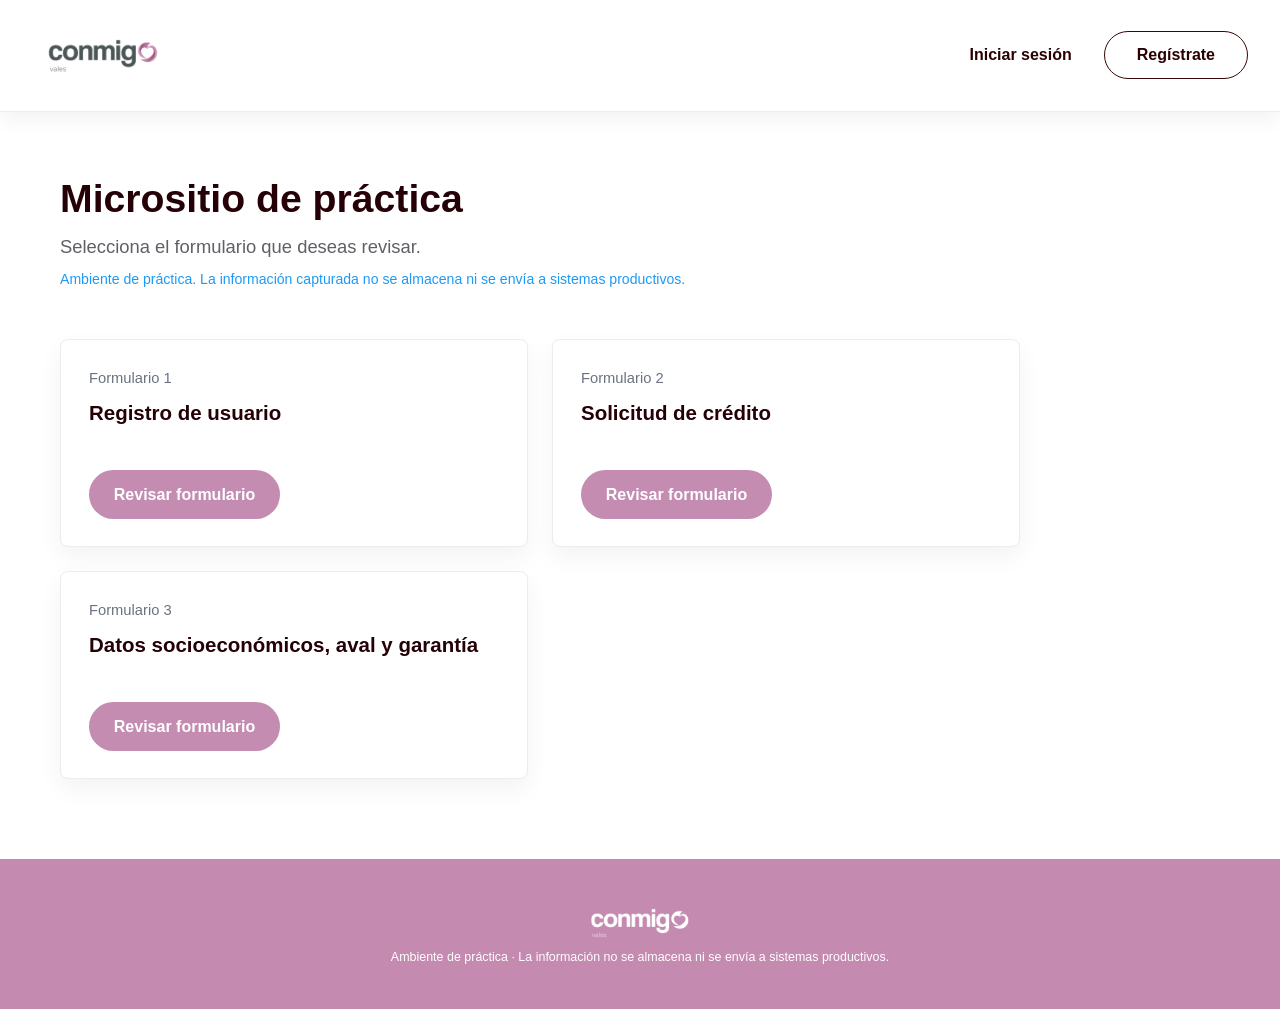
==== commit 5d3e8d49: "cuarto publish con formulario 3 validado" ====
--- a/index.html
+++ b/index.html
@@ -47,6 +47,14 @@
                 </div>
                 <a class="btn-primary landing-action" href="formularios/formulario-2.html">Revisar formulario</a>
             </article>
+
+            <article class="landing-option">
+                <div>
+                    <span class="landing-number">Formulario 3</span>
+                    <h2>Datos socioecon&oacute;micos, aval y garant&iacute;a</h2>
+                </div>
+                <a class="btn-primary landing-action" href="formularios/formulario-3.html">Revisar formulario</a>
+            </article>
         </section>
     </main>
 
--- a/css/styles.css
+++ b/css/styles.css
@@ -1451,6 +1451,15 @@
 }
 
 @media print {
+    .form1-page .page-header,
+    .form1-page .btn-print {
+        display: none !important;
+    }
+
+    .form1-page .page-main {
+        padding-top: 0 !important;
+    }
+
     body.is-printing-feedback {
         overflow: visible !important;
     }
@@ -1940,6 +1949,10 @@
     margin-top: 0.45rem;
 }
 
+.form3-practice-section {
+    margin-bottom: 2.55rem;
+}
+
 .form3-shell {
     grid-template-columns: 270px minmax(0, 1fr);
     gap: 3.2rem;
@@ -2000,6 +2013,24 @@
 
 .form3-process .form3-step.is-active .stepper-dot {
     background-color: #250006;
+}
+
+.form3-process .form3-step.is-complete {
+    color: #c7c7cc;
+}
+
+.form3-process .form3-step.is-complete .stepper-dot {
+    background-color: #66cf99;
+}
+
+.form3-process .form3-step.is-complete .stepper-dot::before {
+    content: "\2713";
+    color: #ffffff;
+}
+
+.form3-step-panel[hidden],
+.form3-result[hidden] {
+    display: none !important;
 }
 
 .form3-table-section {
@@ -2060,7 +2091,40 @@
     text-align: center;
 }
 
+.form3-table tbody tr.has-record td {
+    padding-top: 0.72rem;
+    padding-bottom: 0.72rem;
+    border-bottom: 1px solid #e5e7eb;
+    color: #414149;
+    font-style: normal;
+    text-align: left;
+}
+
+.form3-row-actions {
+    display: flex;
+    align-items: center;
+    justify-content: space-around;
+    gap: 0.35rem;
+}
+
+.form3-row-action {
+    border: 0;
+    background: transparent;
+    color: #595966;
+    font-size: 1.15rem;
+    line-height: 1;
+    cursor: pointer;
+}
+
+.form3-spouse[hidden] {
+    display: none !important;
+}
+
 .form3-documents .document-card {
+    margin-top: 1.35rem;
+}
+
+.form3-document-list .document-card + .document-card {
     margin-top: 1.35rem;
 }
 
@@ -2108,16 +2172,357 @@
 }
 
 .form3-bottom-bar {
-    grid-template-columns: minmax(0, 1fr) auto;
+    grid-template-columns: auto minmax(0, 1fr) auto;
     margin-top: 2.75rem;
+}
+
+.form3-back {
+    min-width: 168px;
+}
+
+.form3-back.is-placeholder {
+    visibility: hidden;
+    pointer-events: none;
 }
 
 .form3-bottom-bar .form2-bottom-status {
     justify-self: center;
+    text-align: center;
 }
 
 .form3-bottom-bar .btn-primary {
+    width: 168px;
     min-width: 168px;
+    justify-self: end;
+}
+
+.form3-result {
+    max-width: 1120px;
+    margin-right: auto;
+    margin-left: auto;
+}
+
+.form3-result-summary {
+    margin-bottom: 1.3rem;
+}
+
+.form3-general-note {
+    margin-top: 0.7rem;
+    color: #606067;
+    font-size: 0.92rem;
+}
+
+.form3-result-tabs {
+    display: flex;
+    gap: 0.35rem;
+    margin-bottom: 1.2rem;
+    overflow-x: auto;
+    border-bottom: 1px solid #e5e7eb;
+}
+
+.form3-result-tab {
+    min-width: 112px;
+    padding: 0.75rem 1rem;
+    border: 0;
+    border-bottom: 3px solid transparent;
+    background: transparent;
+    color: #6b7280;
+    font: inherit;
+    font-weight: 600;
+    cursor: pointer;
+    white-space: nowrap;
+}
+
+.form3-result-tab.is-active {
+    border-color: var(--color-primary);
+    color: var(--color-primary);
+}
+
+.form3-result-panel[hidden] {
+    display: none !important;
+}
+
+.form3-result-step-title {
+    margin: 1rem 0 0.85rem;
+    color: #45454d;
+    font-size: 1.12rem;
+    font-weight: 600;
+}
+
+.form3-step-note {
+    margin: 1rem 0 0;
+    color: #606067;
+    font-size: 0.94rem;
+    line-height: 1.45;
+}
+
+.form3-result-panel .result-lists {
+    margin-top: 1rem;
+}
+
+.form3-result-panel .result-lists > div {
+    max-height: 218px;
+    overflow-y: auto;
+}
+
+.form3-preview-modal .file-preview-large {
+    min-height: 280px;
+}
+
+.form3-record-panel {
+    width: min(1120px, calc(100vw - 3rem));
+    max-width: 1120px;
+    padding: 2.1rem 2.2rem;
+}
+
+.form3-record-modal,
+.form3-delete-modal,
+.form3-preview-modal {
+    z-index: 1200;
+}
+
+.form3-record-panel > h2,
+.form3-delete-panel > h2 {
+    margin-bottom: 1.35rem;
+    padding-bottom: 1.1rem;
+    border-bottom: 1px solid #e5e7eb;
+    color: #4b4b52;
+    font-size: 1.55rem;
+    font-weight: 500;
+}
+
+.form3-record-heading h3 {
+    margin-bottom: 1.1rem;
+    color: #44444b;
+    font-size: 1.22rem;
+    font-weight: 600;
+}
+
+.form3-record-form .form2-grid {
+    gap: 1.35rem 1.7rem;
+}
+
+.form3-record-divider {
+    margin-top: 1.65rem;
+    border-top: 1px solid #e5e7eb;
+}
+
+.form3-record-actions {
+    display: flex;
+    justify-content: flex-end;
+    padding-top: 1.75rem;
+}
+
+.form3-record-actions .btn-primary {
+    min-width: 170px;
+}
+
+.form3-record-document {
+    margin-top: 1.6rem;
+}
+
+.form3-record-documents {
+    display: grid;
+    gap: 1.35rem;
+    margin-top: 1.6rem;
+}
+
+.form3-record-documents .form3-record-document {
+    margin-top: 0;
+}
+
+.form3-step-title {
+    display: flex;
+    align-items: center;
+    justify-content: space-between;
+    gap: 1rem;
+}
+
+.form3-step-toggle {
+    display: inline-flex;
+    flex: 0 0 auto;
+    align-items: center;
+    gap: 0.65rem;
+    color: #55555d;
+    font-size: 0.9rem;
+    font-weight: 600;
+    cursor: pointer;
+    user-select: none;
+}
+
+.form3-step-toggle input {
+    position: absolute;
+    width: 1px;
+    height: 1px;
+    overflow: hidden;
+    clip: rect(0 0 0 0);
+    white-space: nowrap;
+}
+
+.form3-toggle-track {
+    position: relative;
+    width: 48px;
+    height: 26px;
+    border-radius: 999px;
+    background: #d1d5db;
+    transition: background-color 0.2s ease;
+}
+
+.form3-toggle-track::after {
+    position: absolute;
+    top: 3px;
+    left: 3px;
+    width: 20px;
+    height: 20px;
+    border-radius: 50%;
+    background: #ffffff;
+    box-shadow: 0 1px 4px rgba(0, 0, 0, 0.2);
+    content: "";
+    transition: transform 0.2s ease;
+}
+
+.form3-step-toggle input:checked + .form3-toggle-track {
+    background: var(--color-primary);
+}
+
+.form3-step-toggle input:checked + .form3-toggle-track::after {
+    transform: translateX(22px);
+}
+
+.form3-step-panel.form3-step-disabled input,
+.form3-step-panel.form3-step-disabled select,
+.form3-step-panel.form3-step-disabled button:not([data-form3-step-toggle]) {
+    cursor: not-allowed;
+}
+
+.form3-delete-panel {
+    width: min(710px, calc(100vw - 3rem));
+    max-width: 710px;
+    padding: 2rem;
+}
+
+.form3-delete-content {
+    display: grid;
+    justify-items: center;
+    gap: 1.4rem;
+    padding: 1.4rem 0 0.5rem;
+    text-align: center;
+}
+
+.form3-warning-icon {
+    display: grid;
+    width: 58px;
+    height: 58px;
+    place-items: center;
+    border-radius: 50%;
+    background: #fac446;
+    color: #ffffff;
+    font-size: 2rem;
+    font-weight: 700;
+}
+
+.form3-delete-content p {
+    color: #66666d;
+    font-size: 1.42rem;
+    font-weight: 600;
+}
+
+.form3-delete-content .btn-primary {
+    min-width: 170px;
+}
+
+.form3-page.is-result .form3-shell,
+.form3-page.is-result .form3-bottom-bar,
+.form3-page.is-result .form3-practice-section {
+    display: none;
+}
+
+@media print {
+    body.is-printing-form3 .page-header,
+    body.is-printing-form3 .page-footer,
+    body.is-printing-form3 .form3-hero,
+    body.is-printing-form3 .form3-practice-section,
+    body.is-printing-form3 .form3-shell,
+    body.is-printing-form3 .form3-bottom-bar,
+    body.is-printing-form3 .form2-modal,
+    body.is-printing-form3 .form3-result-tabs,
+    body.is-printing-form3 .btn-print {
+        display: none !important;
+    }
+
+    body.is-printing-form3 {
+        overflow: visible !important;
+        color: #222228 !important;
+        font-size: 16pt !important;
+        line-height: 1.5 !important;
+    }
+
+    body.is-printing-form3 .form3-result,
+    body.is-printing-form3 .form3-result-panel {
+        display: block !important;
+        max-height: none !important;
+        height: auto !important;
+        overflow: visible !important;
+        box-shadow: none !important;
+    }
+
+    body.is-printing-form3 .form3-result {
+        max-width: none !important;
+        margin: 0 !important;
+        padding: 0.35in !important;
+    }
+
+    body.is-printing-form3 .form3-result-summary h2 {
+        font-size: 28pt !important;
+    }
+
+    body.is-printing-form3 .form3-result-summary p,
+    body.is-printing-form3 .form3-general-note,
+    body.is-printing-form3 .form3-step-note,
+    body.is-printing-form3 .result-recommendation {
+        font-size: 15pt !important;
+    }
+
+    body.is-printing-form3 .result-grid {
+        gap: 0.22in !important;
+    }
+
+    body.is-printing-form3 .result-grid div {
+        padding: 0.2in !important;
+    }
+
+    body.is-printing-form3 .result-grid strong {
+        font-size: 13pt !important;
+    }
+
+    body.is-printing-form3 .result-grid span {
+        font-size: 20pt !important;
+    }
+
+    body.is-printing-form3 .form3-result-step-title {
+        font-size: 22pt !important;
+    }
+
+    body.is-printing-form3 .result-lists h3 {
+        font-size: 17pt !important;
+    }
+
+    body.is-printing-form3 .result-lists li,
+    body.is-printing-form3 .result-lists p {
+        font-size: 15pt !important;
+        line-height: 1.5 !important;
+    }
+
+    body.is-printing-form3 .form3-result-panel {
+        margin-top: 0.28in;
+        break-inside: avoid;
+    }
+
+    body.is-printing-form3 .form3-result-panel .result-lists > div {
+        max-height: none !important;
+        height: auto !important;
+        overflow: visible !important;
+    }
 }
 
 @media (max-width: 1023px) {
@@ -2138,6 +2543,8 @@
 
     .form3-step-title {
         margin-bottom: 1.6rem;
+        align-items: flex-start;
+        flex-direction: column;
     }
 
     .form3-step-title h2 {
@@ -2162,15 +2569,43 @@
         font-size: 0.96rem;
     }
 
+    .form3-record-panel,
+    .form3-delete-panel {
+        width: calc(100vw - 1.5rem);
+        padding: 1.35rem 1rem;
+    }
+
     .form3-bottom-bar {
-        grid-template-columns: 1fr;
+        grid-template-columns: auto 1fr auto;
     }
 
     .form3-bottom-bar .btn-primary {
-        grid-column: 1;
         width: 170px;
         max-width: none;
         justify-self: end;
+    }
+
+    .form3-back {
+        width: 150px;
+        min-width: 0;
+    }
+}
+
+@media (max-width: 560px) {
+    .form3-bottom-bar {
+        grid-template-columns: 1fr 1fr;
+        gap: 0.8rem;
+    }
+
+    .form3-bottom-bar .form2-bottom-status {
+        grid-column: 1 / -1;
+        grid-row: 1;
+    }
+
+    .form3-back,
+    .form3-bottom-bar .btn-primary {
+        grid-row: 2;
+        width: 100%;
     }
 }
 
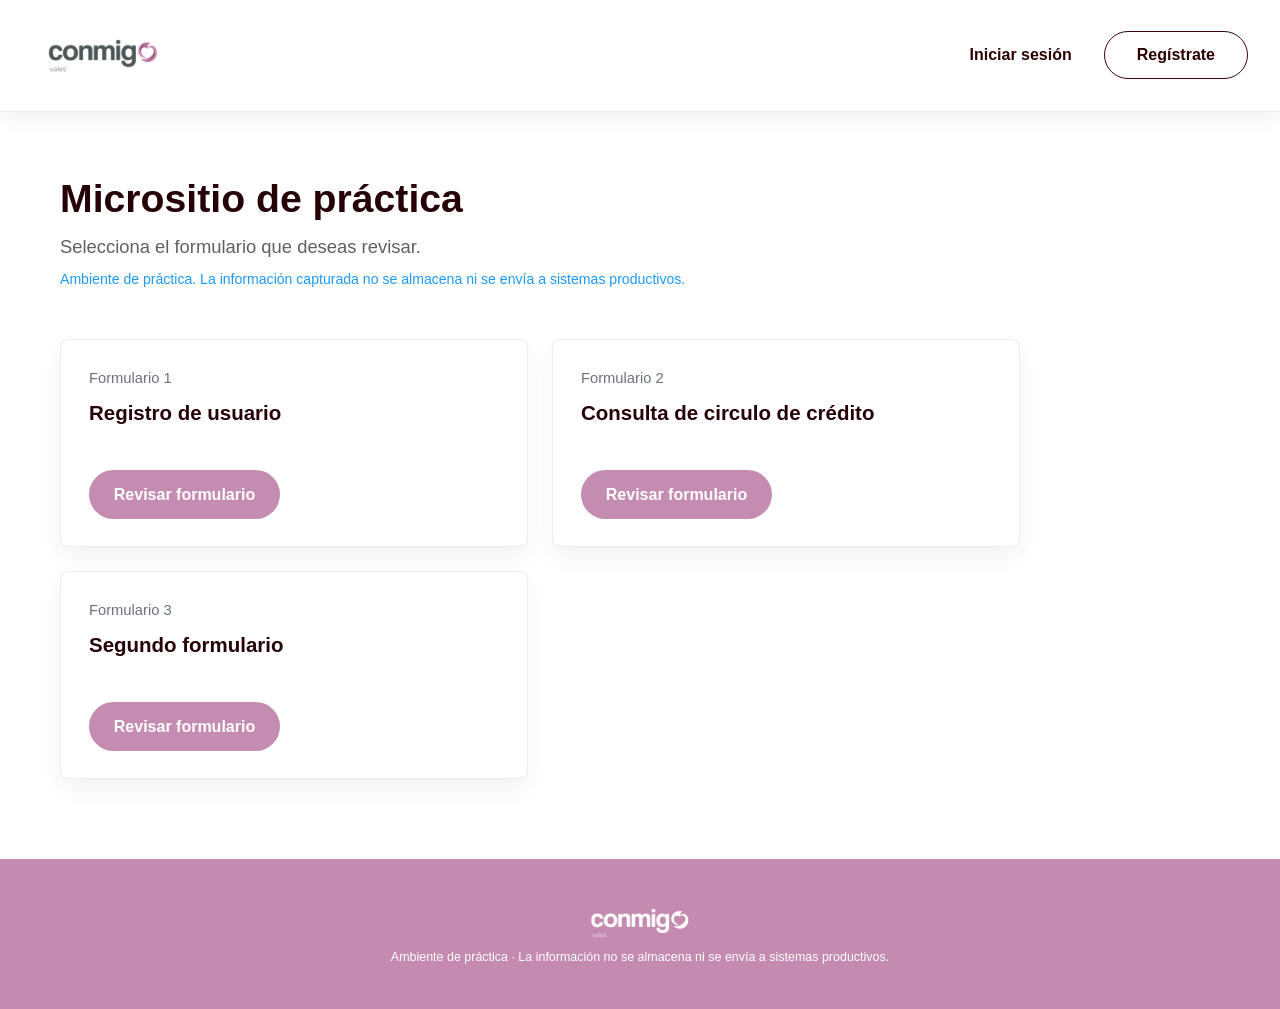
==== commit 2a4ce7e8: "Update headings for credit forms in index.html Se hace ajuste puntual a index.html solicitado por el" ====
--- a/index.html
+++ b/index.html
@@ -43,7 +43,7 @@
             <article class="landing-option">
                 <div>
                     <span class="landing-number">Formulario 2</span>
-                    <h2>Solicitud de cr&eacute;dito</h2>
+                    <h2>Consulta de circulo de cr&eacute;dito</h2>
                 </div>
                 <a class="btn-primary landing-action" href="formularios/formulario-2.html">Revisar formulario</a>
             </article>
@@ -51,7 +51,7 @@
             <article class="landing-option">
                 <div>
                     <span class="landing-number">Formulario 3</span>
-                    <h2>Datos socioecon&oacute;micos, aval y garant&iacute;a</h2>
+                    <h2>Segundo formulario</h2>
                 </div>
                 <a class="btn-primary landing-action" href="formularios/formulario-3.html">Revisar formulario</a>
             </article>
